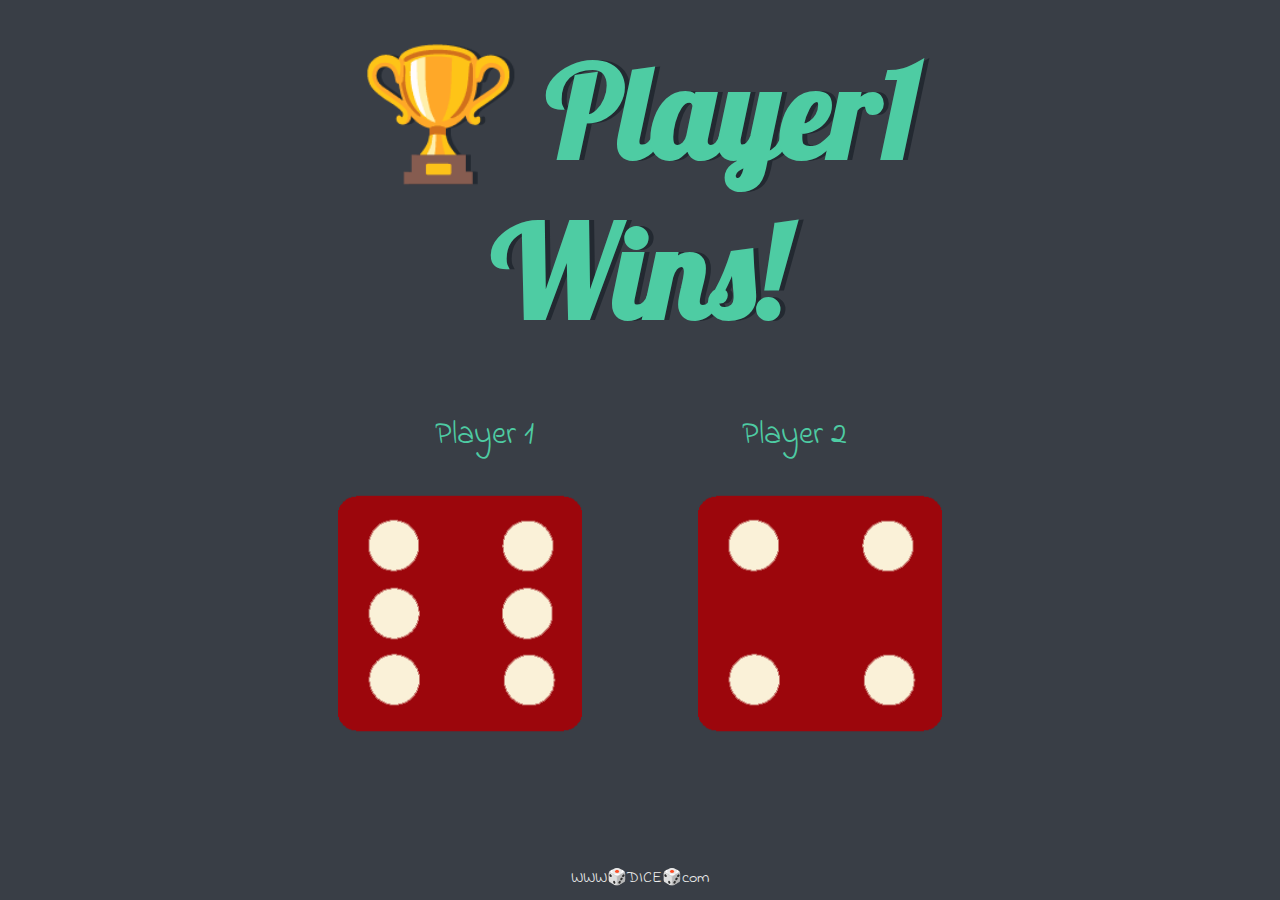
==== index.html @ 92788ea9 "Rename dicee.html to index.html" ====
<!DOCTYPE html>
<html lang="en" dir="ltr">
  <head>
    <meta charset="utf-8">
    <title>Dice Game</title>
    <link rel="stylesheet" href="styles.css">
    <link href="https://fonts.googleapis.com/css?family=Indie+Flower|Lobster" rel="stylesheet">

  </head>
  <body>

    <div class="container">
      <h1>Refresh Me</h1>

      <div class="dice">
        <p>Player 1</p>
        <img class="img1" src="dice6.png">

      </div>

      <div class="dice">
        <p>Player 2</p>
        <img class="img2" src="dice6.png">

      </div>

    </div>
    <script src="index.js"></script>  
  </body>

  <footer>
    WWW🎲DICE🎲com
  </footer>
</html>
---- styles.css ----
.container {
  width: 70%;
  margin: auto;
  text-align: center;
}

.dice {
  text-align: center;
  display: inline-block;

}

body {
  background-color: #393E46;
}

h1 {
  margin: 30px;
  font-family: 'Lobster', cursive;
  text-shadow: 5px 0 #232931;
  font-size: 8rem;
  color: #4ECCA3;
}

p {
  font-size: 2rem;
  color: #4ECCA3;
  font-family: 'Indie Flower', cursive;
}

.img1{
  width: 80%;
  padding:0 50px 0 0;

}
.img2{
  width: 80%;
  padding:0 0 0 50px;

}

footer {
  margin-top: 10%;
  color: #EEEEEE;
  text-align: center;
  font-family: 'Indie Flower', cursive;

}
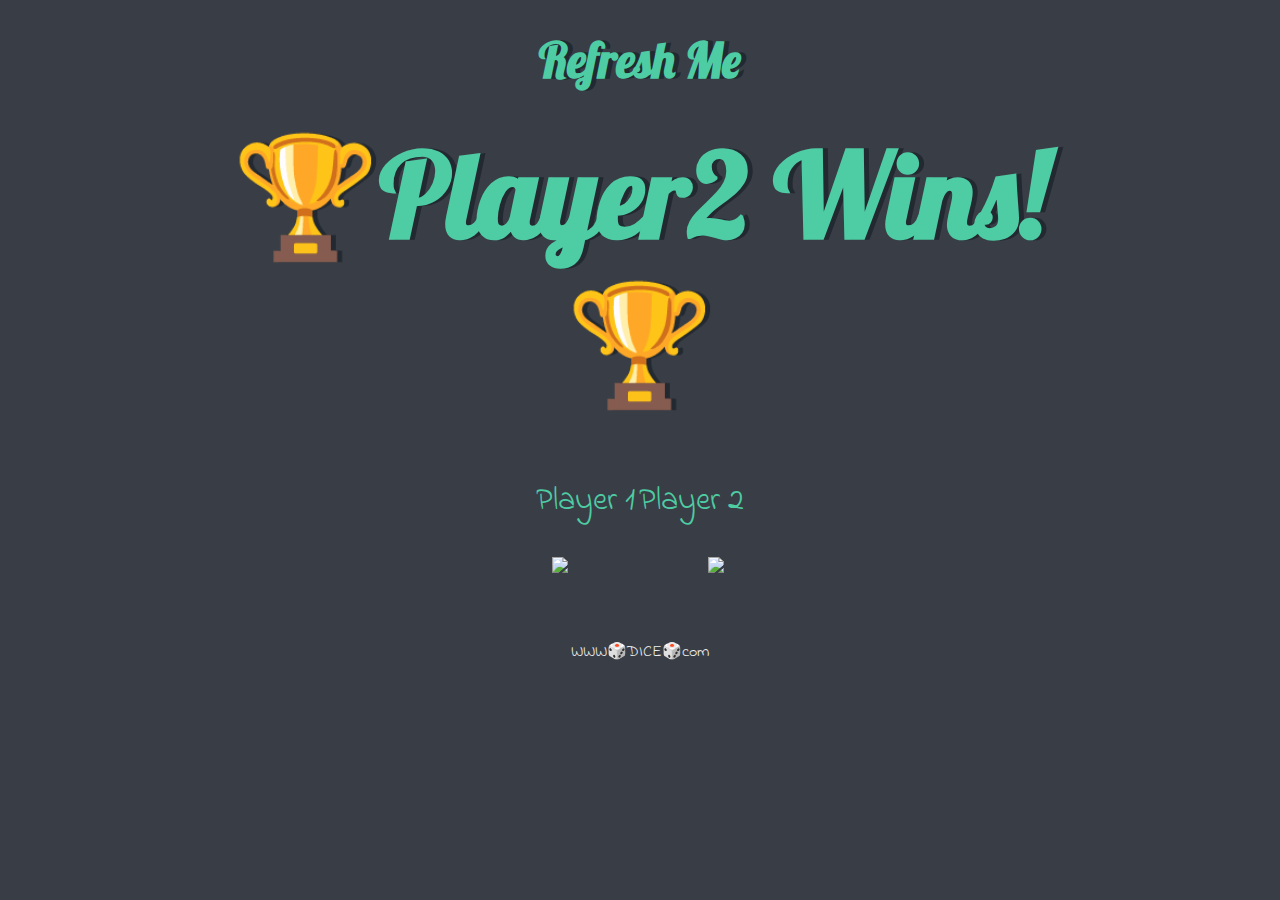
==== commit 3ce47b5f: "Update index.html" ====
--- a/index.html
+++ b/index.html
@@ -10,6 +10,7 @@
   <body>
 
     <div class="container">
+      <h2>Refresh Me</h2>
       <h1>Refresh Me</h1>
 
       <div class="dice">
--- a/styles.css
+++ b/styles.css
@@ -19,7 +19,15 @@
   margin: 30px;
   font-family: 'Lobster', cursive;
   text-shadow: 5px 0 #232931;
-  font-size: 8rem;
+  font-size: 7.4rem;
+  color: #4ECCA3;
+}
+
+h2 {
+  margin: 30px;
+  font-family: 'Lobster', cursive;
+  text-shadow: 5px 0 #232931;
+  font-size: 3rem;
   color: #4ECCA3;
 }
 
@@ -41,7 +49,7 @@
 }
 
 footer {
-  margin-top: 10%;
+  margin-top: 5%;
   color: #EEEEEE;
   text-align: center;
   font-family: 'Indie Flower', cursive;
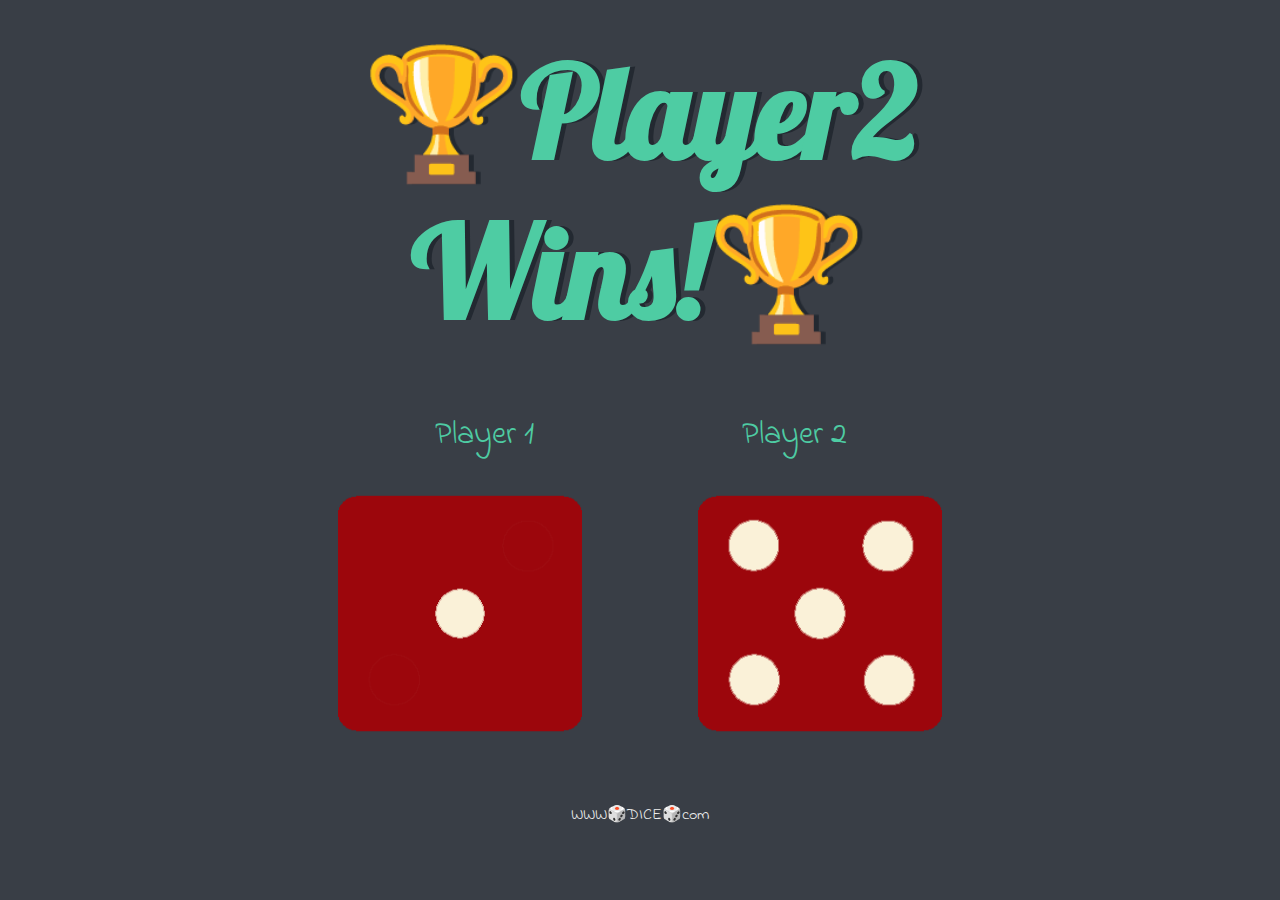
==== commit 8d66e0a7: "Update index.html" ====
--- a/index.html
+++ b/index.html
@@ -10,7 +10,6 @@
   <body>
 
     <div class="container">
-      <h2>Refresh Me</h2>
       <h1>Refresh Me</h1>
 
       <div class="dice">
--- a/styles.css
+++ b/styles.css
@@ -19,17 +19,10 @@
   margin: 30px;
   font-family: 'Lobster', cursive;
   text-shadow: 5px 0 #232931;
-  font-size: 7.4rem;
+  font-size: 8rem;
   color: #4ECCA3;
 }
 
-h2 {
-  margin: 30px;
-  font-family: 'Lobster', cursive;
-  text-shadow: 5px 0 #232931;
-  font-size: 3rem;
-  color: #4ECCA3;
-}
 
 p {
   font-size: 2rem;
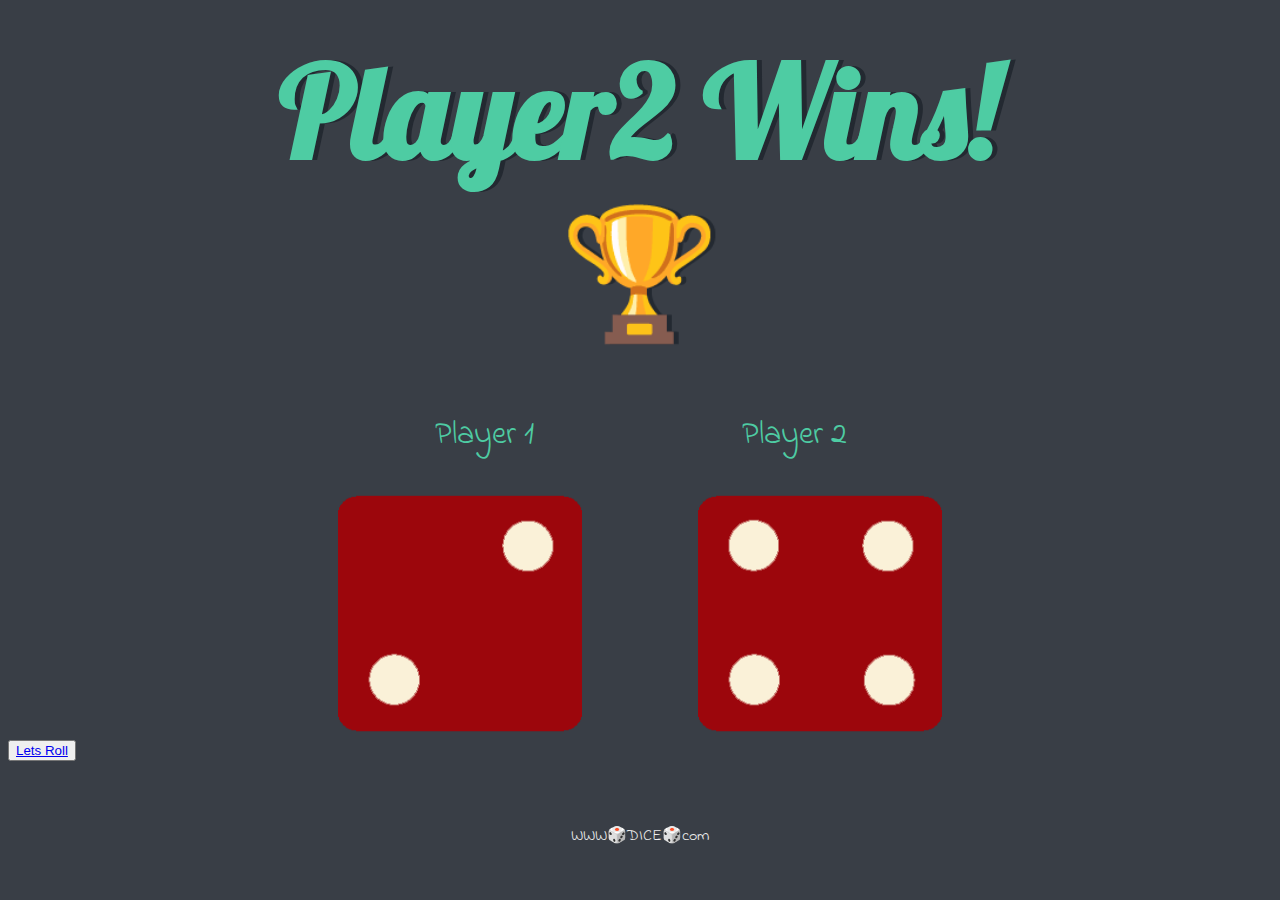
==== commit 0dab1c15: "Update index.html" ====
--- a/index.html
+++ b/index.html
@@ -25,7 +25,9 @@
       </div>
 
     </div>
-    <script src="index.js"></script>  
+    <script src="index.js"></script>
+    <button class="btn"> <a href="https://mokshupadhyay.github.io/dicegame/">Lets Roll</a></button>
+
   </body>
 
   <footer>
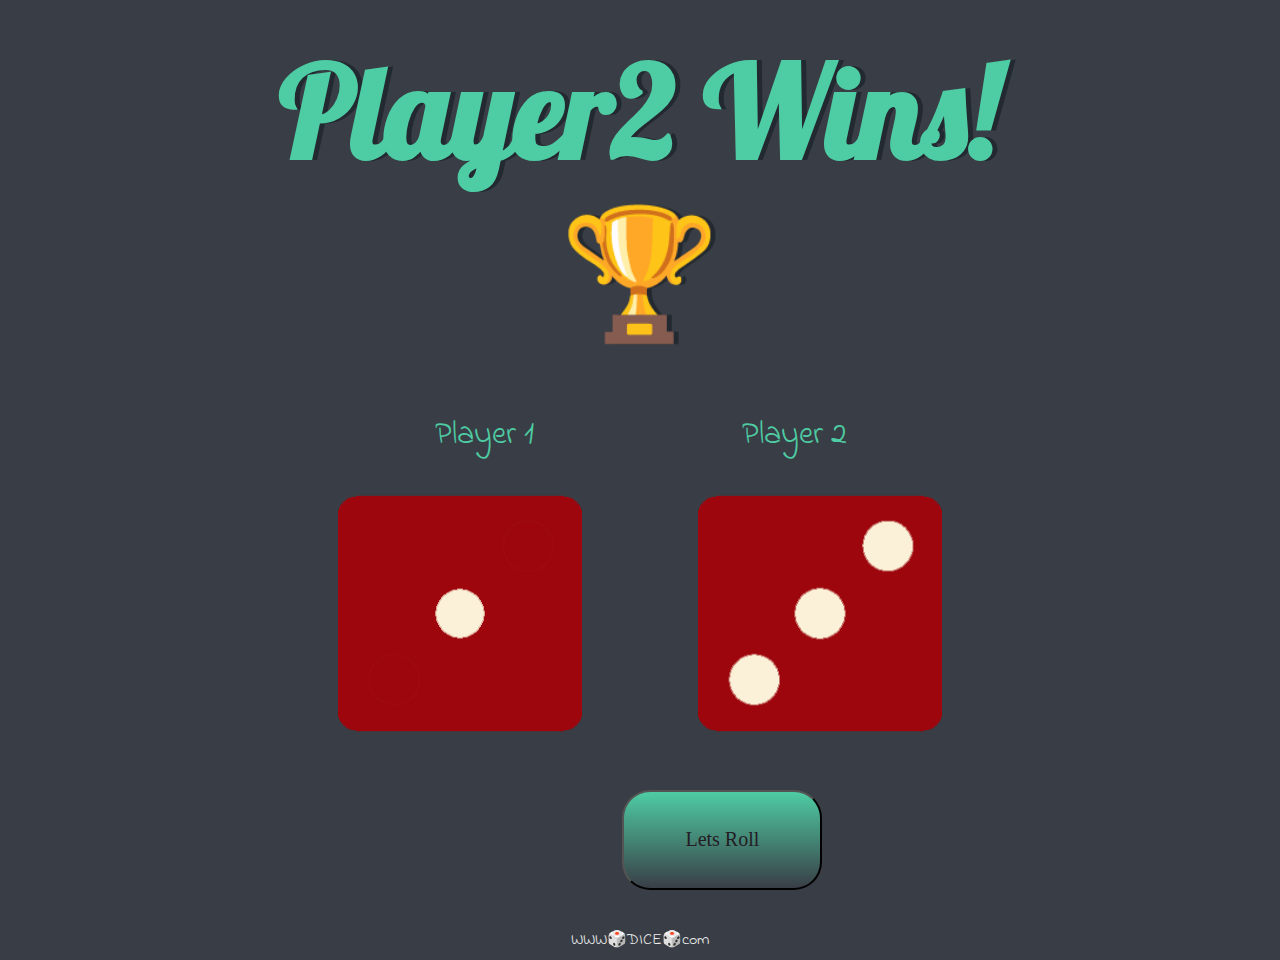
==== commit 358bb43e: "Update index.html" ====
--- a/index.html
+++ b/index.html
@@ -26,7 +26,7 @@
 
     </div>
     <script src="index.js"></script>
-    <button class="btn"> <a href="https://mokshupadhyay.github.io/dicegame/">Lets Roll</a></button>
+    <button class="btn" onClick={window.reload()}>Lets Roll</button>
 
   </body>
 
--- a/styles.css
+++ b/styles.css
@@ -42,9 +42,48 @@
 }
 
 footer {
-  margin-top: 5%;
+  margin-top: 3%;
   color: #EEEEEE;
   text-align: center;
   font-family: 'Indie Flower', cursive;
 
 }
+
+button{
+  margin: 50px 0 0 38.4rem;
+  font-size: 2rem;
+  width: 200px;
+  height: 100px;
+  background-color: red;
+}
+
+a{
+  text-decoration: none;
+}
+
+.btn {
+  background: #4ECCA3;
+  background-image: -webkit-linear-gradient(top, #4ECCA3, #393E46);
+  background-image: -moz-linear-gradient(top, #4ECCA3, #393E46);
+  background-image: -ms-linear-gradient(top, #4ECCA3, #393E46);
+  background-image: -o-linear-gradient(top, #4ECCA3, #393E46);
+  background-image: linear-gradient(to bottom, #4ECCA3, #393E46);
+  -webkit-border-radius: 28;
+  -moz-border-radius: 28;
+  border-radius: 28px;
+  font-family: Georgia;
+  color: #241c24;
+  font-size: 20px;
+  padding: 10px 20px 10px 20px;
+  text-decoration: none;
+}
+
+.btn:hover {
+  background: #ff0000;
+  background-image: -webkit-linear-gradient(top, #ff0000, #db0000);
+  background-image: -moz-linear-gradient(top, #ff0000, #db0000);
+  background-image: -ms-linear-gradient(top, #ff0000, #db0000);
+  background-image: -o-linear-gradient(top, #ff0000, #db0000);
+  background-image: linear-gradient(to bottom, #ff0000, #db0000);
+  text-decoration: none;
+}
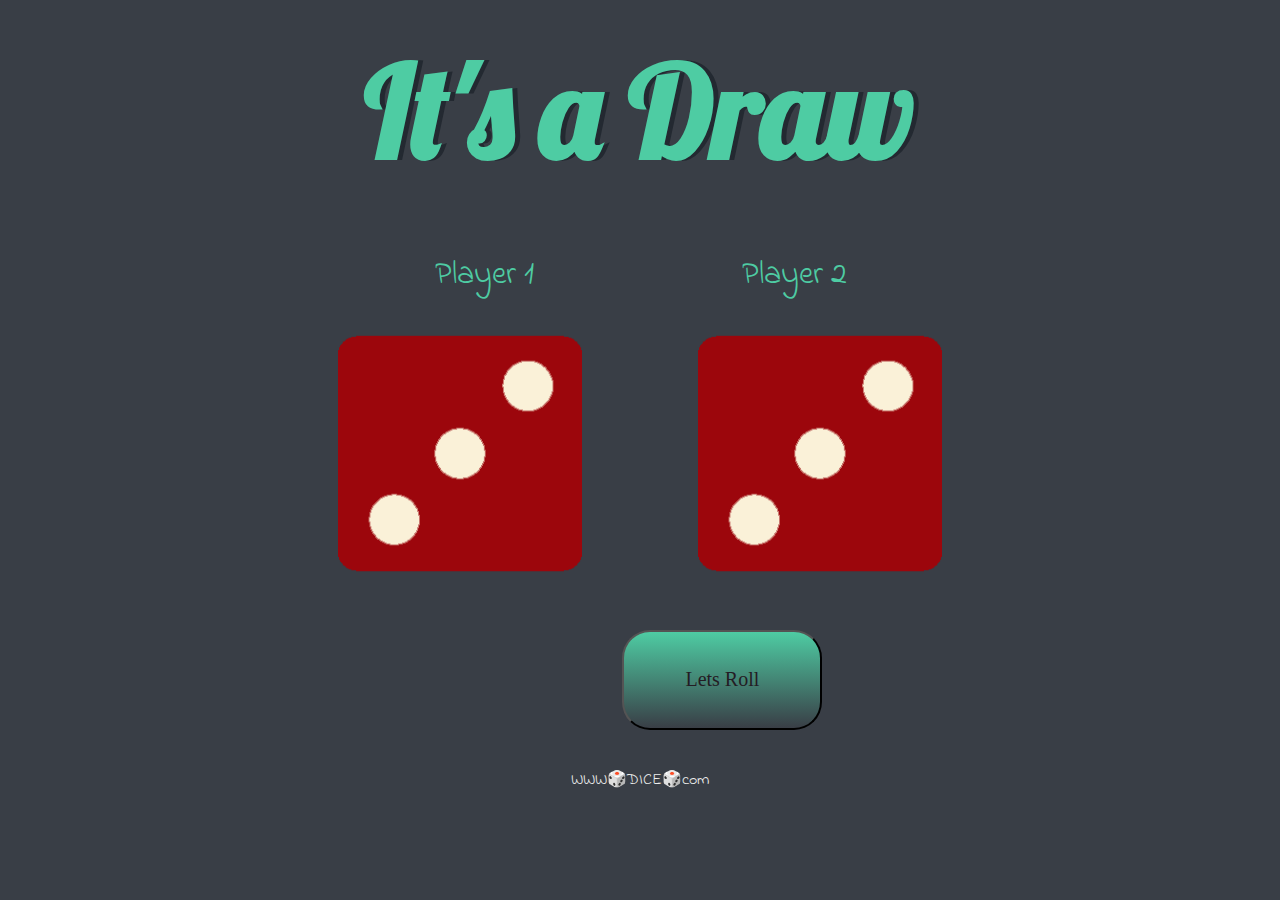
==== commit 166c7c15: "Update index.html" ====
--- a/index.html
+++ b/index.html
@@ -26,7 +26,7 @@
 
     </div>
     <script src="index.js"></script>
-    <button class="btn" onClick={window.reload()}>Lets Roll</button>
+    <button class="btn" onClick="window.location.reload();">Lets Roll</button>
 
   </body>
 
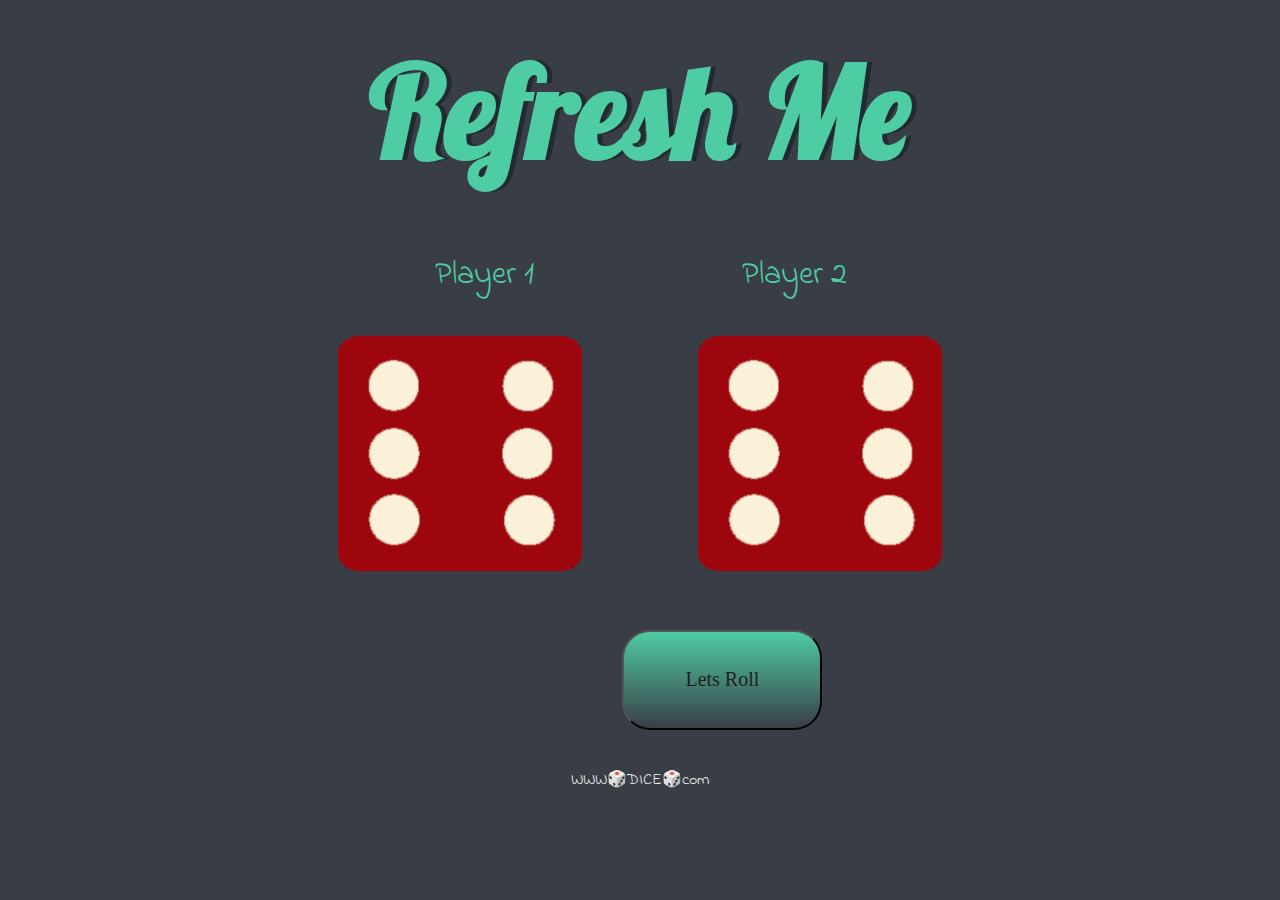
==== commit 5c6bf561: "update index js" ====
--- a/index.html
+++ b/index.html
@@ -26,7 +26,7 @@
 
     </div>
     <script src="index.js"></script>
-    <button class="btn" onClick="window.location.reload();">Lets Roll</button>
+    <button class="btn" onClick="rollDice();">Lets Roll</button>
 
   </body>
 
